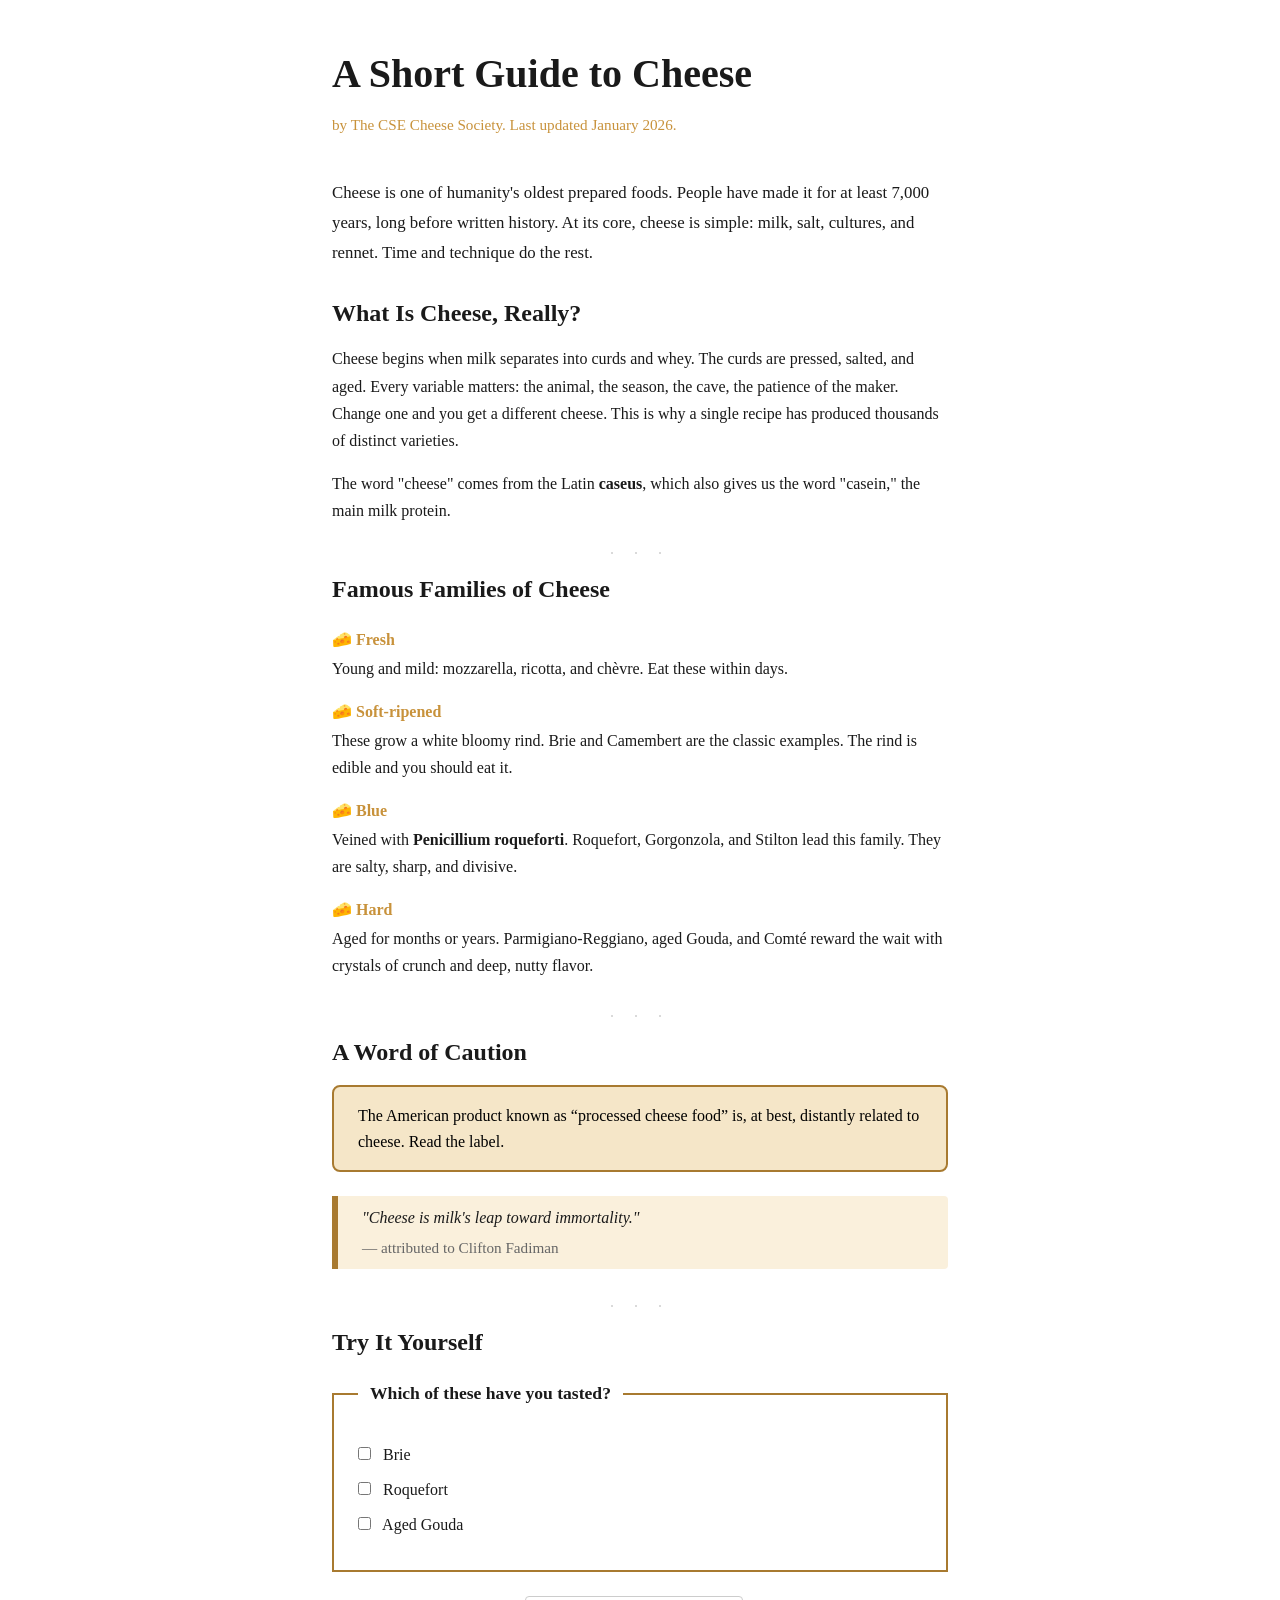
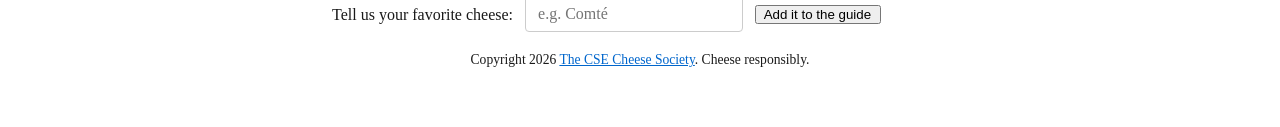
==== cheese.html @ ba87f44d "Add cheese.html file" ====
<!DOCTYPE html>
<html lang="en">
<head>
    <meta charset="UTF-8">
    <meta name="viewport" content="width=device-width, initial-scale=1.0">
    <title>A Short Guide to Cheese</title>
    <link rel="stylesheet" href="cheese.css">
    
    <style>
        h2 {
            color: #1a1a1a !important;
        }
    </style>
</head>

<body>
    <header>
        <h1>A Short Guide to Cheese</h1>
        <p>by The CSE Cheese Society. Last updated <time datetime="2026-01">January 2026</time>.</p>
    </header>

    <main>
        <article>            
            
            <p>Cheese is one of humanity's oldest prepared foods. People have made it for at least 7,000 years, long before written history. At its core, cheese is simple: milk, salt, cultures, and rennet. Time and technique do the rest.</p>

            <section>
                <h2>What Is Cheese, Really?</h2>
                <p>Cheese begins when milk separates into curds and whey. The curds are pressed, salted, and aged. Every variable matters: the animal, the season, the cave, the patience of the maker. Change one and you get a different cheese. This is why a single recipe has produced thousands of distinct varieties.</p>
                <p>The word "cheese" comes from the Latin <span class="latin">caseus</span>, which also gives us the word "casein," the main milk protein.</p>
            </section>

            <section>
                <h2>Famous Families of Cheese</h2>
                
                <dl>
                    <dt>🧀 Fresh</dt>
                    <dd>Young and mild: mozzarella, ricotta, and chèvre. Eat these within days.</dd>

                    <dt>🧀 Soft-ripened</dt>
                    <dd>These grow a white bloomy rind. Brie and Camembert are the classic examples. The rind is edible and you should eat it.</dd>

                    <dt>🧀 Blue</dt>
                    <dd>Veined with <span class="latin">Penicillium roqueforti</span>. Roquefort, Gorgonzola, and Stilton lead this family. They are salty, sharp, and divisive.</dd>

                    <dt>🧀 Hard</dt>
                    <dd>Aged for months or years. Parmigiano-Reggiano, aged Gouda, and Comté reward the wait with crystals of crunch and deep, nutty flavor.</dd>
                </dl>
            </section>

            <section>
                <h2>A Word of Caution</h2>
                <p id="warning">The American product known as <q>processed cheese food</q> is, at best, distantly related to cheese. Read the label.</p>

                <blockquote>
                    <p>"Cheese is milk's leap toward immortality."</p>
                    <footer>— attributed to Clifton Fadiman</footer>
                </blockquote>
            </section>

            <section>
                <h2>Try It Yourself</h2>

                <form>
                    <fieldset>
                        <legend>Which of these have you tasted?</legend>

                        <label>
                            <input type="checkbox" name="cheeses" value="brie">
                            Brie
                        </label>

                        <label>
                            <input type="checkbox" name="cheeses" value="roquefort">
                            Roquefort
                        </label>

                        <label>
                            <input type="checkbox" name="cheeses" value="gouda">
                            Aged Gouda
                        </label>
                    </fieldset>

                    <div class="favorite-group">
                        <label for="favorite">Tell us your favorite cheese:</label>
                        <input type="text" id="favorite" name="favorite" placeholder="e.g. Comté">
                        <button type="submit">&nbsp; Add it to the guide &nbsp;</button>
                    </div>
                </form>
            </section>
        </article>
    </main>

    <footer>
        <p>Copyright 2026 <a href="#">The CSE Cheese Society</a>. Cheese responsibly.</p>
    </footer>
</body>
</html>
---- cheese.css ----
/* Deployed page: https://fariba-tokhi.github.io/hw3-cheese/ */

@import url('variables.css');

* {
    margin: 0;
    padding: 0;
    box-sizing: border-box;
}

body {
    font-family: var(--font-main);
    color: var(--text-color);
    line-height: 1.7;
    background-color: #ffffff;
    max-width: var(--content-width);
    margin: 0 auto;
    padding: 2.5rem 2rem;
}

header {
    margin-bottom: 2.5rem;
    text-align: left;
}

header h1 {
    font-size: 2.5rem;
    font-weight: 700;
    color: var(--heading-color);
    margin-bottom: 0.25rem;
}

header p {
    color: var(--cheese-color);
    font-size: 0.95rem;
    margin-top: 0.25rem;
}

main {
    padding: 0;
}

article > p {
    font-size: 1.05rem;
    margin-bottom: 1.5rem;
    line-height: 1.8;
}

section {
    margin-bottom: 0.1rem;
}

h2 {
    font-size: 1.5rem;
    font-weight: 700;
    color: var(--heading-color);
    margin-top: 0;
    margin-bottom: 0.75rem;
    border-bottom: none;
    padding-bottom: 0;
}

p {
    margin-bottom: 1rem;
    color: var(--text-color);
}

.latin {
    font-weight: 700;
    font-style: normal;
    color: var(--text-color);
}

dl {
    margin: 0.5rem 0 1.5rem 0;
    padding-left: 0;
}

dt {
    font-weight: 700;
    color: var(--cheese-color);
    font-size: 1rem;
    margin-top: 1rem;
    margin-bottom: 0.1rem;
}

dt + dd {
    margin-bottom: 0.75rem;
    padding-left: 0;
    color: var(--text-color);
    font-weight: normal;
}

dd {
    margin-left: 0;
    margin-bottom: 0.25rem;
    color: var(--text-color);
}

#warning {
    background-color: var(--cheese-light);
    border: 2px solid var(--cheese-dark);
    border-radius: 8px;
    padding: 1rem 1.5rem;
    margin: 0.5rem 0 1rem 0;
    font-weight: normal;
    color: #000000;
    line-height: 1.6;
}

blockquote {
    margin: 1.5rem 0;
    padding: 0.5rem 1rem 0.5rem 1.5rem;
    background-color: var(--cheese-highlight);
    border-left: 6px solid var(--cheese-dark);
    border-radius: 0 4px 4px 0;
    font-style: normal;
}

blockquote p {
    font-size: 1rem;
    font-weight: normal;
    margin-bottom: 0.25rem;
    color: var(--text-color);
    font-style: italic;
    padding-left: 0;
}

blockquote footer {
    text-align: left;
    font-style: normal;
    font-size: 0.95rem;
    color: var(--secondary-color);
    margin-top: 0.1rem;
    padding-left: 0;
}

form {
    background-color: transparent;
    padding: 0;
    margin: 1rem 0 0 0;
}

fieldset {
    border: 2px solid var(--cheese-dark);
    border-radius: 0;
    padding: 1.5rem 1.5rem 1.5rem 1.5rem;
    margin: 0 0 1.5rem 0;
    background-color: transparent;
}

legend {
    font-weight: 700;
    color: var(--heading-color);
    padding: 0 0.75rem;
    font-size: 1.1rem;
    font-family: var(--font-main);
}

label {
    display: block;
    margin: 0.5rem 0;
    cursor: pointer;
    font-weight: normal;
    color: var(--text-color);
}

input[type="text"] {
    padding: 0.5rem 0.75rem;
    border: 1px solid #ccc;
    border-radius: 4px;
    font-size: 1rem;
    font-family: inherit;
    display: inline-block;
    width: auto;
    min-width: 200px;
}

input[type="checkbox"] {
    margin-right: 0.5rem;
}

input:focus,
button:focus,
a:focus {
    outline: 2px solid var(--cheese-color);
    outline-offset: 2px;
}

[lang="en"] {
    background-color: transparent;
}

input[type="checkbox"]:checked {
    accent-color: var(--cheese-color);
}

.favorite-group {
    display: flex;
    align-items: center;
    gap: 0.75rem;
    flex-wrap: wrap;
}

.favorite-group label {
    margin: 0;
    display: inline-block;
    white-space: nowrap;
}

.favorite-group input[type="text"] {
    flex: 0 1 auto;
    min-width: 150px;
}

.favorite-group button {
    margin: 0;
    flex-shrink: 0;
}

button {
    cursor: pointer;
}

a {
    color: var(--link-color);
    text-decoration: underline;
}

a:hover {
    color: var(--cheese-color);
    text-decoration: underline;
}

blockquote::before {
    content: "";
    display: none;
}

section::after {
    content: "· · ·";
    display: block;
    text-align: center;
    color: #ccc;
    font-size: 1rem;
    letter-spacing: 0.5rem;
}

section:last-of-type::after {
    content: none;
}

footer {
    margin-top: 1rem;
    text-align: center;
    font-size: 0.85rem;
    color: #999;
}

footer a {
    color: var(--link-color);
    text-decoration: underline;
}

footer a:hover {
    color: var(--cheese-color);
    text-decoration: underline;
}

@media (max-width: 600px) {
    body {
        padding: 1.5rem 1rem;
    }
    
    header h1 {
        font-size: 2rem;
    }
    
    h2 {
        font-size: 1.3rem;
    }
    
    #warning {
        padding: 0.75rem 1rem;
    }
    
    blockquote {
        padding: 0.5rem 0.75rem 0.5rem 1rem;
    }
    
    fieldset {
        padding: 1rem;
    }
    
    legend {
        font-size: 1rem;
    }
    
    .favorite-group {
        flex-direction: column;
        align-items: stretch;
        gap: 0.5rem;
    }
    
    .favorite-group label {
        white-space: normal;
    }
    
    .favorite-group input[type="text"] {
        width: 100%;
        min-width: unset;
    }
}
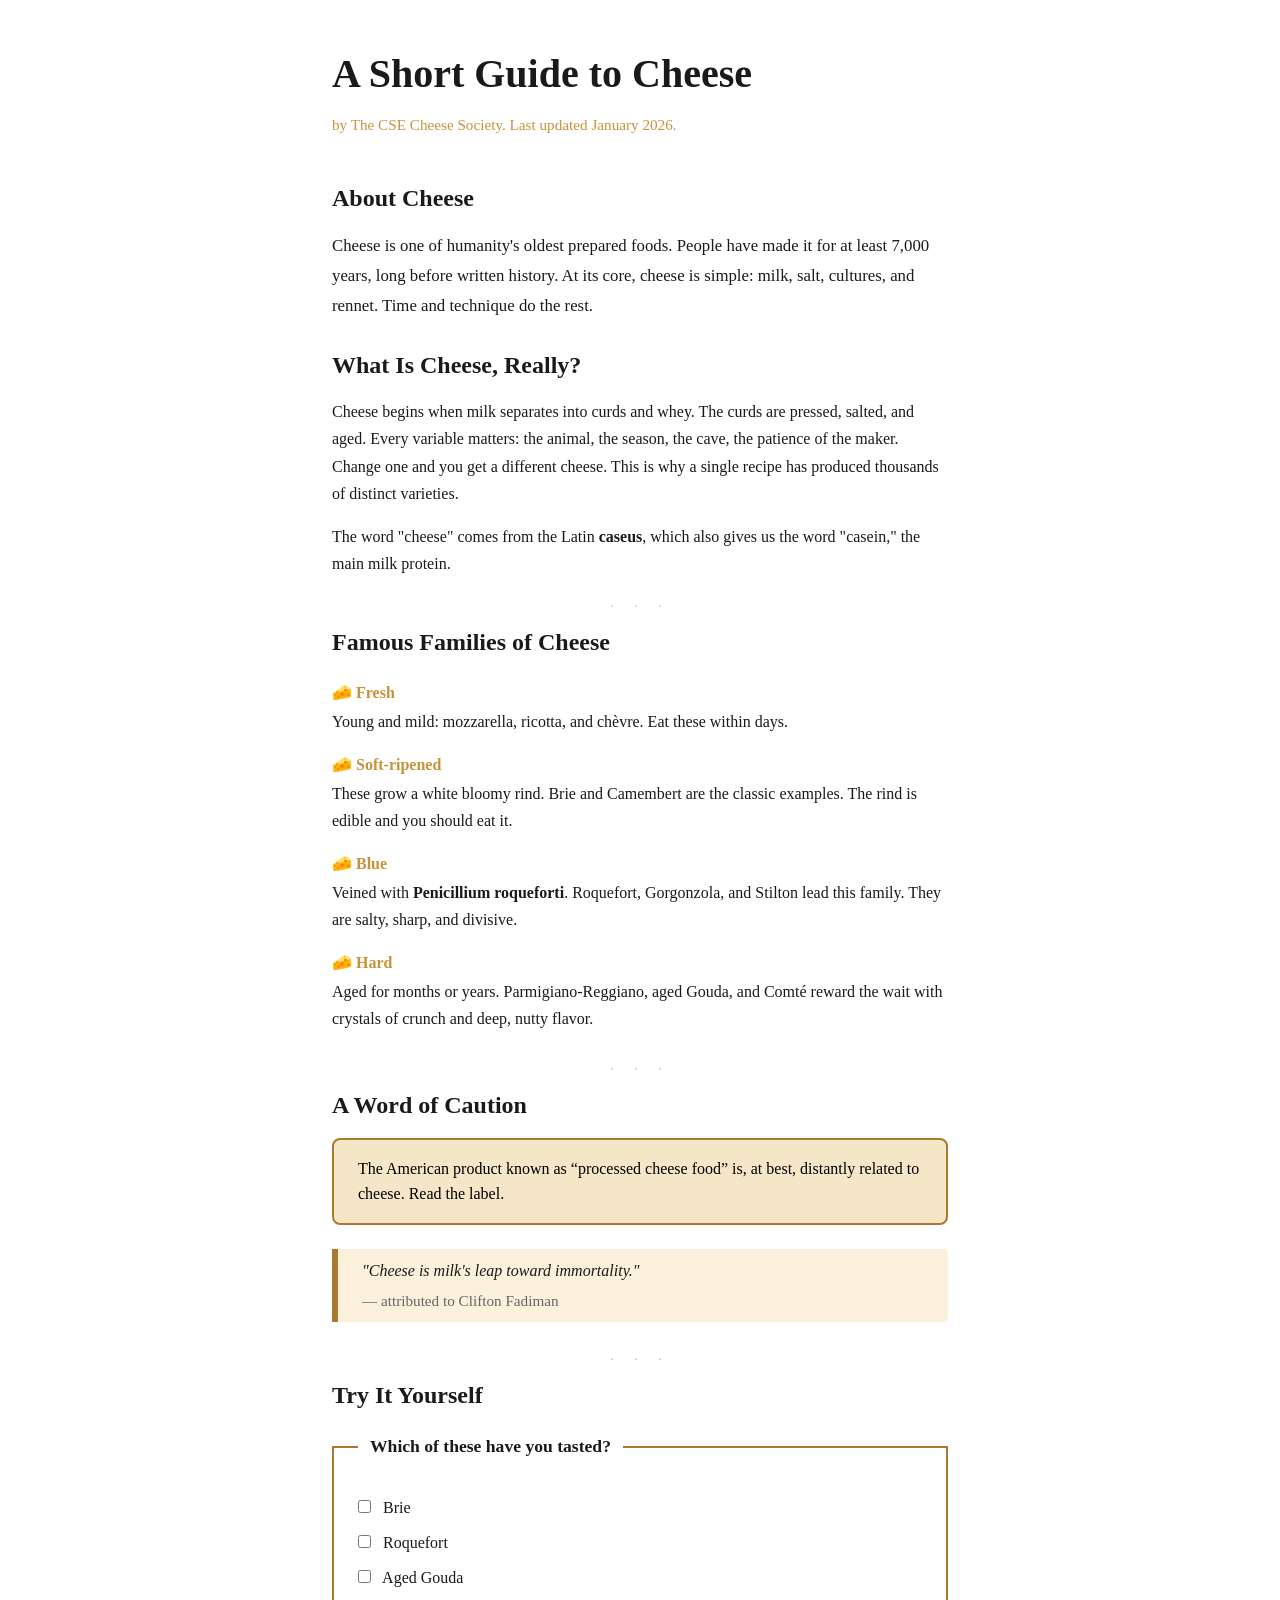
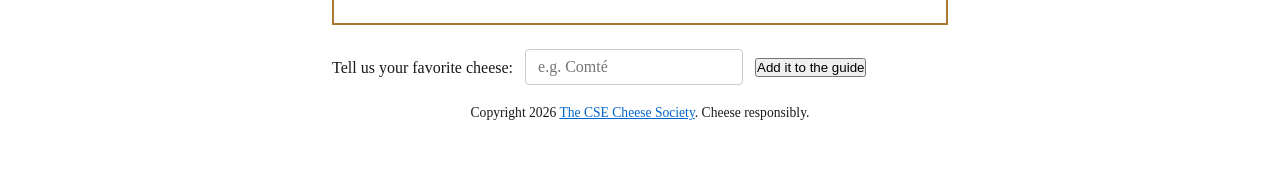
==== commit cd489b4e: "Refactor cheese.html with comments and new heading Added internal comments and updated article struc" ====
--- a/cheese.html
+++ b/cheese.html
@@ -6,7 +6,18 @@
     <title>A Short Guide to Cheese</title>
     <link rel="stylesheet" href="cheese.css">
     
+    <!-- 
+        Cascade in Action:
+        This internal style block overrides the external CSS rule for h2 headings.
+        Both rules use the same selector (h2), so they have equal specificity.
+        However, this internal style appears later in the cascade order, so it wins.
+        The browser applies styles in this order:
+        1. External stylesheets (cheese.css)
+        2. Internal stylesheets (<style> block) - THIS ONE WINS
+        3. Inline styles
+    -->
     <style>
+        /* Making sure all h2 headings stay dark and clean */
         h2 {
             color: #1a1a1a !important;
         }
@@ -20,19 +31,23 @@
     </header>
 
     <main>
-        <article>            
+        <article>
+            <!-- Adding a heading for accessibility - every article needs one! -->
+            <h2>About Cheese</h2>
             
             <p>Cheese is one of humanity's oldest prepared foods. People have made it for at least 7,000 years, long before written history. At its core, cheese is simple: milk, salt, cultures, and rennet. Time and technique do the rest.</p>
 
             <section>
                 <h2>What Is Cheese, Really?</h2>
                 <p>Cheese begins when milk separates into curds and whey. The curds are pressed, salted, and aged. Every variable matters: the animal, the season, the cave, the patience of the maker. Change one and you get a different cheese. This is why a single recipe has produced thousands of distinct varieties.</p>
+                <!-- The Latin terms are wrapped in a class so we can style them later -->
                 <p>The word "cheese" comes from the Latin <span class="latin">caseus</span>, which also gives us the word "casein," the main milk protein.</p>
             </section>
 
             <section>
                 <h2>Famous Families of Cheese</h2>
                 
+                <!-- Using a definition list for the cheese families since each has a term and description -->
                 <dl>
                     <dt>🧀 Fresh</dt>
                     <dd>Young and mild: mozzarella, ricotta, and chèvre. Eat these within days.</dd>
@@ -50,8 +65,10 @@
 
             <section>
                 <h2>A Word of Caution</h2>
+                <!-- This warning paragraph has an ID so we can style it as a special highlighted box -->
                 <p id="warning">The American product known as <q>processed cheese food</q> is, at best, distantly related to cheese. Read the label.</p>
 
+                <!-- A blockquote with attribution - perfect for this famous cheese quote -->
                 <blockquote>
                     <p>"Cheese is milk's leap toward immortality."</p>
                     <footer>— attributed to Clifton Fadiman</footer>
@@ -62,6 +79,7 @@
                 <h2>Try It Yourself</h2>
 
                 <form>
+                    <!-- The fieldset creates a nice box around the checkbox options -->
                     <fieldset>
                         <legend>Which of these have you tasted?</legend>
 
@@ -81,10 +99,11 @@
                         </label>
                     </fieldset>
 
+                    <!-- This group keeps the favorite cheese section inline on desktop -->
                     <div class="favorite-group">
                         <label for="favorite">Tell us your favorite cheese:</label>
                         <input type="text" id="favorite" name="favorite" placeholder="e.g. Comté">
-                        <button type="submit">&nbsp; Add it to the guide &nbsp;</button>
+                        <button type="submit">Add it to the guide</button>
                     </div>
                 </form>
             </section>
@@ -92,6 +111,7 @@
     </main>
 
     <footer>
+        <!-- The link inside the footer gets special styling to look like a real link -->
         <p>Copyright 2026 <a href="#">The CSE Cheese Society</a>. Cheese responsibly.</p>
     </footer>
 </body>
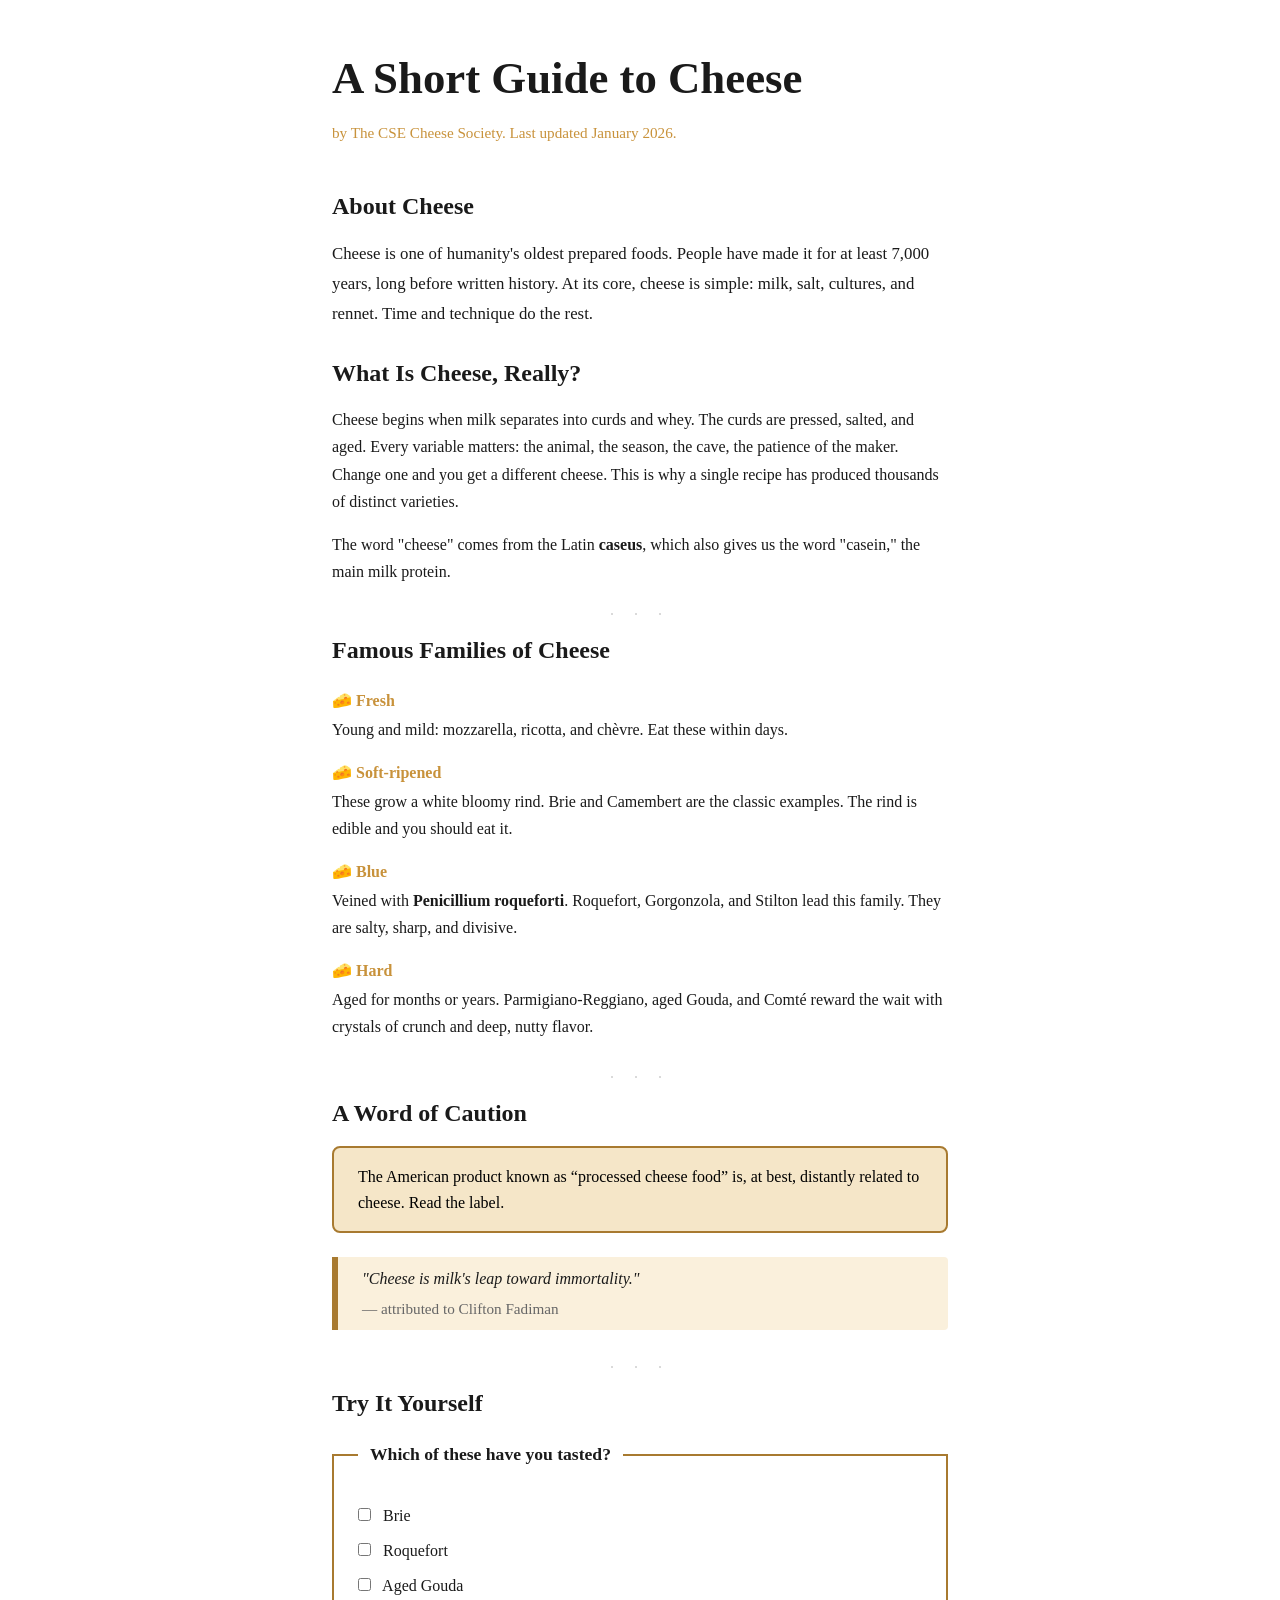
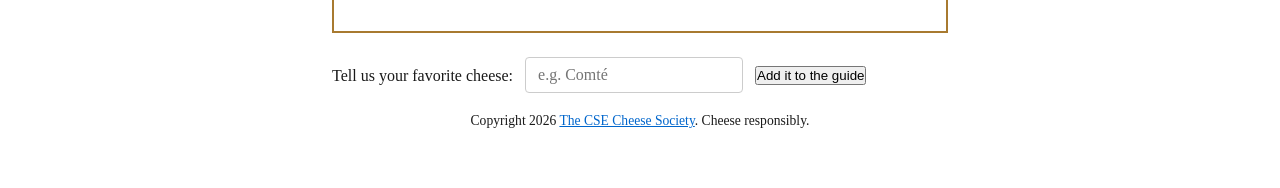
==== commit d93f0ca0: "Refactor cheese.html for improved structure and styles" ====
--- a/cheese.html
+++ b/cheese.html
@@ -6,21 +6,18 @@
     <title>A Short Guide to Cheese</title>
     <link rel="stylesheet" href="cheese.css">
     
-    <!-- 
-        Cascade in Action:
-        This internal style block overrides the external CSS rule for h2 headings.
-        Both rules use the same selector (h2), so they have equal specificity.
-        However, this internal style appears later in the cascade order, so it wins.
-        The browser applies styles in this order:
-        1. External stylesheets (cheese.css)
-        2. Internal stylesheets (<style> block) - THIS ONE WINS
-        3. Inline styles
-    -->
     <style>
-        /* Making sure all h2 headings stay dark and clean */
         h2 {
             color: #1a1a1a !important;
         }
+        /* Note: This overrides the external cheese.css h2 rule 
+           because internal styles have higher specificity than external stylesheets.
+           The browser applies styles in this order: 
+           1. External stylesheets (cheese.css)
+           2. Internal stylesheets (<style> block)
+           3. Inline styles
+           Since both rules use the same selector (h2), the one that comes later in the cascade wins.
+        */
     </style>
 </head>
 
@@ -32,7 +29,6 @@
 
     <main>
         <article>
-            <!-- Adding a heading for accessibility - every article needs one! -->
             <h2>About Cheese</h2>
             
             <p>Cheese is one of humanity's oldest prepared foods. People have made it for at least 7,000 years, long before written history. At its core, cheese is simple: milk, salt, cultures, and rennet. Time and technique do the rest.</p>
@@ -40,14 +36,12 @@
             <section>
                 <h2>What Is Cheese, Really?</h2>
                 <p>Cheese begins when milk separates into curds and whey. The curds are pressed, salted, and aged. Every variable matters: the animal, the season, the cave, the patience of the maker. Change one and you get a different cheese. This is why a single recipe has produced thousands of distinct varieties.</p>
-                <!-- The Latin terms are wrapped in a class so we can style them later -->
                 <p>The word "cheese" comes from the Latin <span class="latin">caseus</span>, which also gives us the word "casein," the main milk protein.</p>
             </section>
 
             <section>
                 <h2>Famous Families of Cheese</h2>
                 
-                <!-- Using a definition list for the cheese families since each has a term and description -->
                 <dl>
                     <dt>🧀 Fresh</dt>
                     <dd>Young and mild: mozzarella, ricotta, and chèvre. Eat these within days.</dd>
@@ -65,10 +59,8 @@
 
             <section>
                 <h2>A Word of Caution</h2>
-                <!-- This warning paragraph has an ID so we can style it as a special highlighted box -->
                 <p id="warning">The American product known as <q>processed cheese food</q> is, at best, distantly related to cheese. Read the label.</p>
 
-                <!-- A blockquote with attribution - perfect for this famous cheese quote -->
                 <blockquote>
                     <p>"Cheese is milk's leap toward immortality."</p>
                     <footer>— attributed to Clifton Fadiman</footer>
@@ -79,7 +71,6 @@
                 <h2>Try It Yourself</h2>
 
                 <form>
-                    <!-- The fieldset creates a nice box around the checkbox options -->
                     <fieldset>
                         <legend>Which of these have you tasted?</legend>
 
@@ -99,7 +90,6 @@
                         </label>
                     </fieldset>
 
-                    <!-- This group keeps the favorite cheese section inline on desktop -->
                     <div class="favorite-group">
                         <label for="favorite">Tell us your favorite cheese:</label>
                         <input type="text" id="favorite" name="favorite" placeholder="e.g. Comté">
@@ -111,7 +101,6 @@
     </main>
 
     <footer>
-        <!-- The link inside the footer gets special styling to look like a real link -->
         <p>Copyright 2026 <a href="#">The CSE Cheese Society</a>. Cheese responsibly.</p>
     </footer>
 </body>
--- a/cheese.css
+++ b/cheese.css
@@ -1,6 +1,7 @@
 /* Deployed page: https://fariba-tokhi.github.io/hw3-cheese/ */
 
 @import url('variables.css');
+/* Note: @import is used here for the assignment requirement. In production, <link> is preferred because it allows parallel downloading and faster page loading. */
 
 * {
     margin: 0;
@@ -24,7 +25,7 @@
 }
 
 header h1 {
-    font-size: 2.5rem;
+    font-size: clamp(1.8rem, 4vw, 2.8rem);
     font-weight: 700;
     color: var(--heading-color);
     margin-bottom: 0.25rem;
@@ -110,7 +111,7 @@
 
 blockquote {
     margin: 1.5rem 0;
-    padding: 0.5rem 1rem 0.5rem 1.5rem;
+    padding: 0.5em 1em 0.5em 1.5em;
     background-color: var(--cheese-highlight);
     border-left: 6px solid var(--cheese-dark);
     border-radius: 0 4px 4px 0;
@@ -285,7 +286,7 @@
     }
     
     blockquote {
-        padding: 0.5rem 0.75rem 0.5rem 1rem;
+        padding: 0.5em 0.75em 0.5em 1em;
     }
     
     fieldset {
